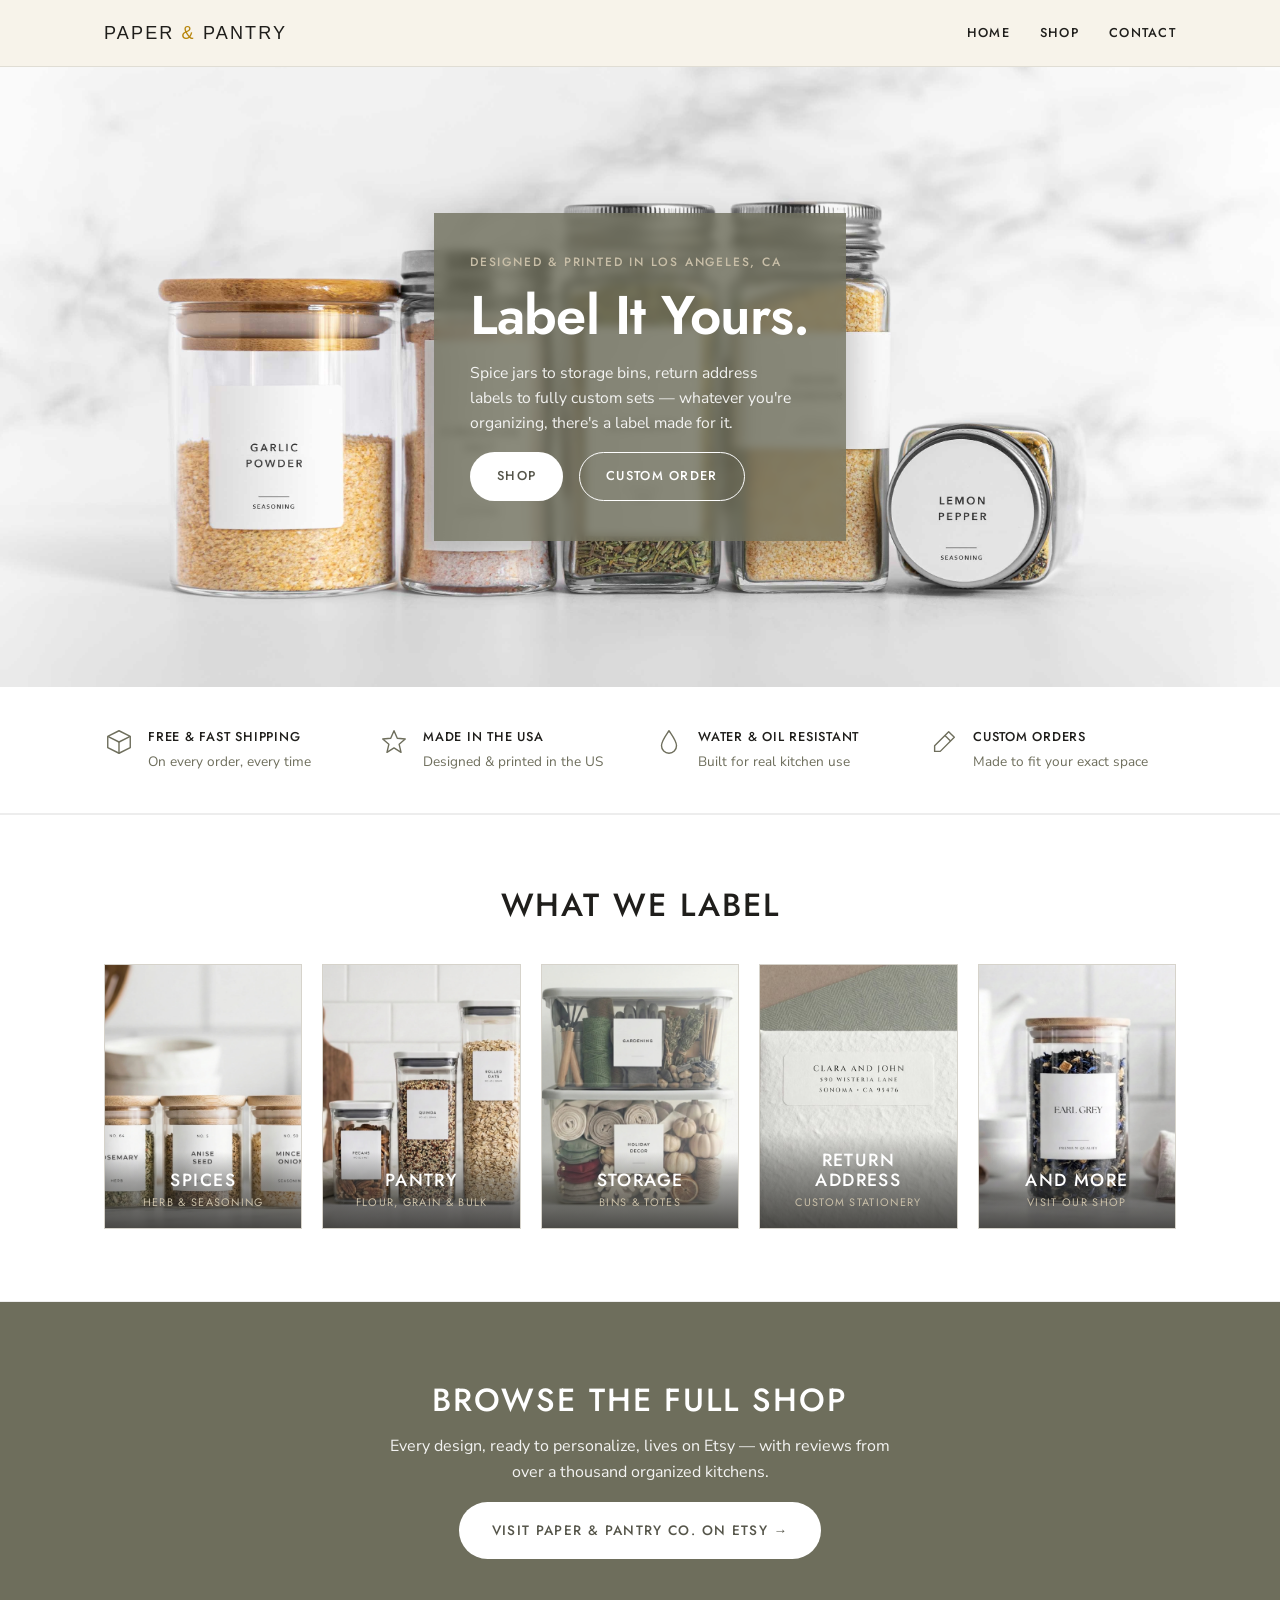
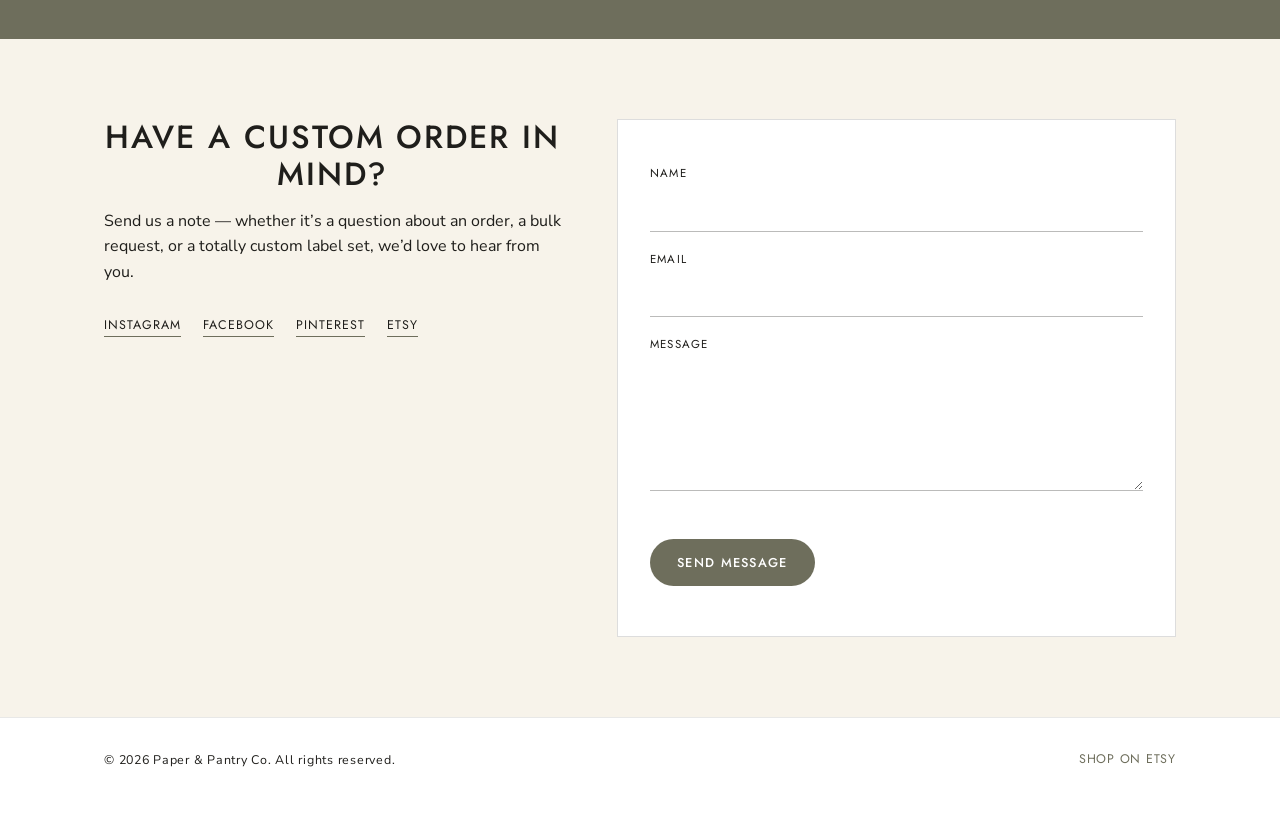
==== index.html @ 9eebe773 "Add files via upload" ====
<!DOCTYPE html>
<html lang="en">
<head>
<meta charset="UTF-8">
<meta name="viewport" content="width=device-width, initial-scale=1.0">
<title>Paper &amp; Pantry Co. | Custom Pantry &amp; Kitchen Labels</title>
<meta name="description" content="Handmade, customizable labels for pantry jars, spice tins, and kitchen organization — designed and printed in California. Shop the full collection on Etsy.">
<link rel="icon" href="images/logo.png" type="image/png">
<link rel="preconnect" href="https://fonts.googleapis.com">
<link rel="preconnect" href="https://fonts.gstatic.com" crossorigin>
<link href="https://fonts.googleapis.com/css2?family=Jost:wght@400;500;600&family=Nunito+Sans:wght@400;600;700&display=swap" rel="stylesheet">
<link rel="stylesheet" href="css/style.css">
</head>
<body>

<header class="site-header" id="top">
  <div class="wrap header-inner">
    <a href="#top" class="logo">
      <img src="images/logo.svg" alt="Paper &amp; Pantry Co." height="34">
    </a>
    <button class="nav-toggle" id="navToggle" aria-label="Toggle navigation" aria-expanded="false">
      <span></span><span></span><span></span>
    </button>
    <nav class="site-nav" id="siteNav">
      <a href="#top">Home</a>
      <a href="#shop">Shop</a>
      <a href="#contact">Contact</a>
    </nav>
  </div>
</header>

<main>

  <section class="hero">
    <img class="hero-photo" src="images/hero/hero-final.jpg" alt="Paper and Pantry Co. custom spice jar labels on a kitchen counter">
    <div class="wrap">
      <div class="hero-card">
        <p class="eyebrow">Designed &amp; Printed in Los Angeles, CA</p>
        <h1>Label It Yours.</h1>
        <p class="hero-blurb">Spice jars to storage bins, return address labels to fully custom sets — whatever you're organizing, there's a label made for it.</p>
        <div class="hero-actions">
          <a href="https://www.etsy.com/shop/PaperAndPantryCo" target="_blank" rel="noopener" class="btn btn-primary">Shop</a>
          <a href="#contact" class="btn btn-ghost">Custom Order</a>
        </div>
      </div>
    </div>
  </section>

  <section class="trust-bar">
    <div class="wrap trust-grid">
      <div class="trust-item">
        <svg class="trust-icon" viewBox="0 0 32 32" aria-hidden="true"><path d="M4 10l12-6 12 6-12 6-12-6z" fill="none" stroke="currentColor" stroke-width="1.5" stroke-linejoin="round"/><path d="M4 10v12l12 6 12-6V10" fill="none" stroke="currentColor" stroke-width="1.5" stroke-linejoin="round"/><path d="M16 16v12" stroke="currentColor" stroke-width="1.5"/></svg>
        <div class="trust-text">
          <p class="trust-title">Free &amp; Fast Shipping</p>
          <p class="trust-sub">On every order, every time</p>
        </div>
      </div>
      <div class="trust-item">
        <svg class="trust-icon" viewBox="0 0 32 32" aria-hidden="true"><path d="M16 4l3.5 8 8.5.8-6.5 5.7 2 8.5-7.5-4.7-7.5 4.7 2-8.5-6.5-5.7 8.5-.8z" fill="none" stroke="currentColor" stroke-width="1.5" stroke-linejoin="round"/></svg>
        <div class="trust-text">
          <p class="trust-title">Made in the USA</p>
          <p class="trust-sub">Designed &amp; printed in the US</p>
        </div>
      </div>
      <div class="trust-item">
        <svg class="trust-icon" viewBox="0 0 32 32" aria-hidden="true"><path d="M16 4c4 6 8 11 8 16a8 8 0 0 1-16 0c0-5 4-10 8-16z" fill="none" stroke="currentColor" stroke-width="1.5" stroke-linejoin="round"/></svg>
        <div class="trust-text">
          <p class="trust-title">Water &amp; Oil Resistant</p>
          <p class="trust-sub">Built for real kitchen use</p>
        </div>
      </div>
      <div class="trust-item">
        <svg class="trust-icon" viewBox="0 0 32 32" aria-hidden="true"><path d="M21 5l6 6-15 15H6v-6z" fill="none" stroke="currentColor" stroke-width="1.5" stroke-linejoin="round"/><path d="M17 9l6 6" stroke="currentColor" stroke-width="1.5"/></svg>
        <div class="trust-text">
          <p class="trust-title">Custom Orders</p>
          <p class="trust-sub">Made to fit your exact space</p>
        </div>
      </div>
    </div>
  </section>

  <section class="categories" id="categories">
    <div class="wrap">
      <h2>What we label</h2>
      <div class="card-grid">
        <a class="card" href="https://www.etsy.com/shop/PaperAndPantryCo?section_id=57078378" target="_blank" rel="noopener">
          <img class="card-img" src="images/spices.jpeg" alt="Spice jar labels">
          <div class="card-body">
            <h3>Spices</h3>
            <p class="card-sub">Herb &amp; Seasoning</p>
          </div>
        </a>
        <a class="card" href="https://www.etsy.com/shop/PaperAndPantryCo?section_id=57092569" target="_blank" rel="noopener">
          <img class="card-img" src="images/pantry.jpeg" alt="Pantry container labels">
          <div class="card-body">
            <h3>Pantry</h3>
            <p class="card-sub">Flour, Grain &amp; Bulk</p>
          </div>
        </a>
        <a class="card" href="https://www.etsy.com/shop/PaperAndPantryCo?section_id=56907364" target="_blank" rel="noopener">
          <img class="card-img" src="images/storage.jpeg" alt="Storage bin and tote labels">
          <div class="card-body">
            <h3>Storage</h3>
            <p class="card-sub">Bins &amp; Totes</p>
          </div>
        </a>
        <a class="card" href="https://www.etsy.com/shop/PaperAndPantryCo?section_id=57630256" target="_blank" rel="noopener">
          <img class="card-img" src="images/returnaddress.jpg" alt="Return address labels">
          <div class="card-body">
            <h3>Return Address</h3>
            <p class="card-sub">Custom Stationery</p>
          </div>
        </a>
        <a class="card" href="https://www.etsy.com/shop/PaperAndPantryCo" target="_blank" rel="noopener">
          <img class="card-img" src="images/andmore.jpeg" alt="Browse the full Paper and Pantry Co Etsy shop">
          <div class="card-body">
            <h3>And More</h3>
            <p class="card-sub">Visit Our Shop</p>
          </div>
        </a>
      </div>
    </div>
  </section>

  <section class="shop-cta" id="shop">
    <div class="wrap shop-cta-inner">
      <h2>Browse the full shop</h2>
      <p>Every design, ready to personalize, lives on Etsy — with reviews from over a thousand organized kitchens.</p>
      <a href="https://www.etsy.com/shop/PaperAndPantryCo" target="_blank" rel="noopener" class="btn btn-primary btn-large">Visit Paper &amp; Pantry Co. on Etsy →</a>
    </div>
  </section>

  <section class="contact" id="contact">
    <div class="wrap contact-inner">
      <div class="contact-copy">
        <h2>Have a custom order in mind?</h2>
        <p>Send us a note — whether it&rsquo;s a question about an order, a bulk request, or a totally custom label set, we&rsquo;d love to hear from you.</p>
        <ul class="social-list">
          <li><a href="https://www.instagram.com/paperandpantryco" target="_blank" rel="noopener">Instagram</a></li>
          <li><a href="https://www.facebook.com/profile.php?id=61586157174145" target="_blank" rel="noopener">Facebook</a></li>
          <li><a href="https://pin.it/4YN4CXof5" target="_blank" rel="noopener">Pinterest</a></li>
          <li><a href="https://www.etsy.com/shop/PaperAndPantryCo" target="_blank" rel="noopener">Etsy</a></li>
        </ul>
      </div>
      <form class="contact-form" id="contactForm" action="https://formspree.io/f/xgavyqgk" method="POST">
        <label for="name">Name</label>
        <input type="text" id="name" name="name" required>

        <label for="email">Email</label>
        <input type="email" id="email" name="_replyto" required>

        <label for="message">Message</label>
        <textarea id="message" name="message" rows="5" required></textarea>

        <input type="text" name="_gotcha" style="display:none" tabindex="-1" autocomplete="off">

        <div class="g-recaptcha" data-sitekey="6Ldz-cstAAAAALZBgS5cYZugPzz_KOFWWn-vgvyH"></div>

        <button type="submit" class="btn btn-primary">Send message</button>
        <p class="form-note" id="formNote"></p>
      </form>
    </div>
  </section>

</main>

<footer class="site-footer">
  <div class="wrap footer-inner">
    <p>&copy; <span id="year"></span> Paper &amp; Pantry Co. All rights reserved.</p>
    <a href="https://www.etsy.com/shop/PaperAndPantryCo" target="_blank" rel="noopener">Shop on Etsy</a>
  </div>
</footer>

<script src="https://www.google.com/recaptcha/api.js" async defer></script>
<script src="js/script.js"></script>
</body>
</html>
---- css/style.css ----
:root {
  --cream: #F7F3EA;
  --white: #FFFFFF;
  --ink: #1F1E1B;
  --olive: #6E6E5C;
  --olive-dark: #55554A;
  --stone: #C9BFA8;
  --max-width: 1120px;
  --heading: 'Jost', sans-serif;
  --sans: 'Nunito Sans', sans-serif;
}

* { box-sizing: border-box; }

html { scroll-behavior: smooth; }

body {
  margin: 0;
  font-family: var(--sans);
  color: var(--ink);
  background: var(--cream);
  line-height: 1.6;
}

img { max-width: 100%; display: block; }

.wrap {
  max-width: var(--max-width);
  margin: 0 auto;
  padding: 0 24px;
}

h1, h2, h3 {
  font-family: var(--heading);
  font-weight: 500;
  line-height: 1.15;
  letter-spacing: 0.02em;
  text-transform: uppercase;
  margin: 0 0 16px;
}

h1 { font-size: clamp(1.9rem, 7vw, 3.4rem); font-weight: 600; letter-spacing: -0.01em; line-height: 1.08; text-transform: none; white-space: nowrap; }
h2 { font-size: clamp(1.5rem, 2.6vw, 2rem); text-align: center; letter-spacing: 0.06em; }
h3 { font-size: 1.1rem; margin-bottom: 4px; letter-spacing: 0.08em; }

p { margin: 0 0 16px; }

a { color: var(--olive); }

/* Header */
.site-header {
  position: sticky;
  top: 0;
  z-index: 50;
  background: rgba(247, 243, 234, 0.94);
  backdrop-filter: blur(6px);
  border-bottom: 1px solid rgba(31,30,27,0.1);
}

.header-inner {
  display: flex;
  align-items: center;
  justify-content: space-between;
  padding-top: 16px;
  padding-bottom: 16px;
}

.logo img { height: 34px; }

.site-nav {
  display: flex;
  align-items: center;
  gap: 30px;
}

.site-nav a {
  text-decoration: none;
  color: var(--ink);
  font-family: var(--heading);
  font-weight: 500;
  font-size: 0.8rem;
  letter-spacing: 0.1em;
  text-transform: uppercase;
}

.site-nav a:hover { color: var(--olive); }

.nav-toggle {
  display: none;
  flex-direction: column;
  gap: 5px;
  background: none;
  border: none;
  cursor: pointer;
  padding: 6px;
}

.nav-toggle span {
  width: 24px;
  height: 1.5px;
  background: var(--ink);
}

/* Buttons */
.btn {
  display: inline-block;
  padding: 13px 26px;
  border-radius: 999px;
  font-family: var(--heading);
  font-weight: 500;
  text-decoration: none;
  font-size: 0.8rem;
  letter-spacing: 0.1em;
  text-transform: uppercase;
  border: 1px solid transparent;
  cursor: pointer;
  transition: transform 0.15s ease, background 0.15s ease, color 0.15s ease;
}

.btn:hover { transform: translateY(-1px); }

.btn-primary {
  background: var(--olive);
  color: var(--white);
}

.btn-primary:hover { background: var(--olive-dark); }

.btn-ghost {
  background: transparent;
  border-color: var(--ink);
  color: var(--ink);
}

.btn-ghost:hover { background: var(--ink); color: var(--cream); }

.btn-small { padding: 9px 18px; font-size: 0.72rem; }
.btn-large { padding: 17px 32px; font-size: 0.85rem; }

/* Hero */
.hero {
  position: relative;
  min-height: 620px;
  display: flex;
  align-items: center;
  overflow: hidden;
}

.hero-photo {
  position: absolute;
  inset: 0;
  width: 100%;
  height: 100%;
  object-fit: cover;
  object-position: center 60%;
}

.hero .wrap { position: relative; z-index: 2; }

.hero-card {
  background: rgba(110, 110, 92, 0.8);
  backdrop-filter: blur(4px);
  -webkit-backdrop-filter: blur(4px);
  color: var(--white);
  box-shadow: 0 16px 40px rgba(31,30,27,0.28);
  padding: 40px 36px;
  max-width: 440px;
}

.hero-card h1 { color: var(--white); }

.hero-card .btn-primary { background: var(--white); color: var(--olive-dark); }
.hero-card .btn-primary:hover { background: var(--cream); }

.hero-card .btn-ghost { border-color: var(--white); color: var(--white); }
.hero-card .btn-ghost:hover { background: var(--white); color: var(--ink); }

.eyebrow {
  font-family: var(--heading);
  text-transform: uppercase;
  letter-spacing: 0.15em;
  font-size: 0.75rem;
  font-weight: 500;
  color: var(--olive);
  margin-bottom: 14px;
}

.hero-card .eyebrow { color: var(--stone); }

.eyebrow.center { text-align: center; }

.hero-blurb {
  font-size: 0.98rem;
  color: rgba(255,255,255,0.9);
  max-width: 36ch;
}

.hero-actions {
  display: flex;
  gap: 16px;
  flex-wrap: wrap;
  margin-top: 12px;
}

@media (max-width: 640px) {
  .hero { min-height: 560px; }
  .hero-card { padding: 28px 24px; max-width: none; }
}

/* Trust bar */
.trust-bar {
  background: var(--white);
  padding: 40px 0;
  border-bottom: 1px solid rgba(31,30,27,0.08);
}

.trust-grid {
  display: grid;
  grid-template-columns: repeat(4, 1fr);
  gap: 28px;
}

.trust-item {
  display: flex;
  align-items: flex-start;
  gap: 14px;
}

.trust-icon {
  width: 30px;
  height: 30px;
  flex-shrink: 0;
  color: var(--olive);
}

.trust-title {
  font-family: var(--heading);
  font-size: 0.8rem;
  font-weight: 500;
  letter-spacing: 0.06em;
  text-transform: uppercase;
  margin: 0 0 4px;
}

.trust-sub {
  font-size: 0.85rem;
  color: var(--olive);
  margin: 0;
}

@media (max-width: 860px) {
  .trust-grid { grid-template-columns: repeat(2, 1fr); }
}

@media (max-width: 480px) {
  .trust-grid { grid-template-columns: 1fr; }
}

/* Categories */
.categories { background: var(--white); padding: 72px 0; border-top: 1px solid rgba(31,30,27,0.08); border-bottom: 1px solid rgba(31,30,27,0.08); }

.card-grid {
  display: grid;
  grid-template-columns: repeat(auto-fit, minmax(190px, 1fr));
  gap: 20px;
  margin-top: 40px;
}

.card {
  display: block;
  position: relative;
  background: var(--cream);
  border: 1px solid rgba(31,30,27,0.15);
  text-decoration: none;
  color: var(--ink);
  overflow: hidden;
  aspect-ratio: 3 / 4;
}

.card-img {
  width: 100%;
  height: 100%;
  object-fit: cover;
  transition: transform 0.3s ease;
}

.card:hover .card-img { transform: scale(1.04); }

.card-body {
  position: absolute;
  left: 0;
  right: 0;
  bottom: 0;
  padding: 18px 16px 16px;
  text-align: center;
  background: linear-gradient(to top, rgba(31,30,27,0.78) 0%, rgba(31,30,27,0.4) 60%, transparent 100%);
}

.card-body h3 { color: var(--white); margin-bottom: 4px; }

.card-sub {
  font-family: var(--heading);
  font-size: 0.68rem;
  letter-spacing: 0.12em;
  text-transform: uppercase;
  color: var(--stone);
  margin: 0;
}

/* Shop CTA */
.shop-cta {
  padding: 80px 0;
  text-align: center;
  background: var(--olive);
  color: var(--white);
}

.shop-cta h2 { color: var(--white); }
.shop-cta p { max-width: 50ch; margin-left: auto; margin-right: auto; opacity: 0.92; }
.shop-cta .btn-primary { background: var(--white); color: var(--olive-dark); }
.shop-cta .btn-primary:hover { background: var(--cream); }

/* Contact */
.contact { padding: 80px 0; }

.contact-inner {
  display: grid;
  grid-template-columns: 0.9fr 1.1fr;
  gap: 56px;
}

.social-list {
  list-style: none;
  padding: 0;
  display: flex;
  gap: 22px;
  flex-wrap: wrap;
  margin-top: 26px;
}

.social-list a {
  text-decoration: none;
  font-family: var(--heading);
  font-size: 0.78rem;
  letter-spacing: 0.08em;
  text-transform: uppercase;
  color: var(--ink);
  border-bottom: 1px solid var(--olive);
  padding-bottom: 2px;
}

.social-list a:hover { color: var(--olive); }

.contact-form {
  display: flex;
  flex-direction: column;
  gap: 6px;
  background: var(--white);
  border: 1px solid rgba(31,30,27,0.15);
  padding: 32px;
}

.contact-form label {
  font-family: var(--heading);
  font-size: 0.72rem;
  letter-spacing: 0.1em;
  text-transform: uppercase;
  margin-top: 12px;
}

.contact-form input,
.contact-form textarea {
  font-family: var(--sans);
  font-size: 1rem;
  padding: 10px 2px;
  border-radius: 0;
  border: none;
  border-bottom: 1px solid rgba(31,30,27,0.3);
  background: transparent;
  color: var(--ink);
}

.contact-form input:focus,
.contact-form textarea:focus {
  outline: none;
  border-bottom-color: var(--olive);
}

.g-recaptcha { margin-top: 16px; }

.contact-form button { margin-top: 20px; align-self: flex-start; }

.form-note { font-size: 0.85rem; margin-top: 12px; margin-bottom: 0; }

/* Footer */
.site-footer { padding: 32px 0; border-top: 1px solid rgba(31,30,27,0.1); background: var(--white); }

.footer-inner {
  display: flex;
  justify-content: space-between;
  flex-wrap: wrap;
  gap: 12px;
  font-size: 0.78rem;
  letter-spacing: 0.06em;
}

.footer-inner a { text-decoration: none; font-family: var(--heading); text-transform: uppercase; }

/* Responsive */
@media (max-width: 860px) {
  .contact-inner { grid-template-columns: 1fr; }
}

@media (max-width: 640px) {
  .nav-toggle { display: flex; }
  .site-nav {
    position: absolute;
    top: 100%;
    left: 0;
    right: 0;
    background: var(--cream);
    flex-direction: column;
    align-items: flex-start;
    gap: 0;
    padding: 8px 24px 20px;
    border-bottom: 1px solid rgba(31,30,27,0.1);
    display: none;
  }
  .site-nav.open { display: flex; }
  .site-nav a { padding: 12px 0; width: 100%; }
  .card-grid { grid-template-columns: 1fr; }
}
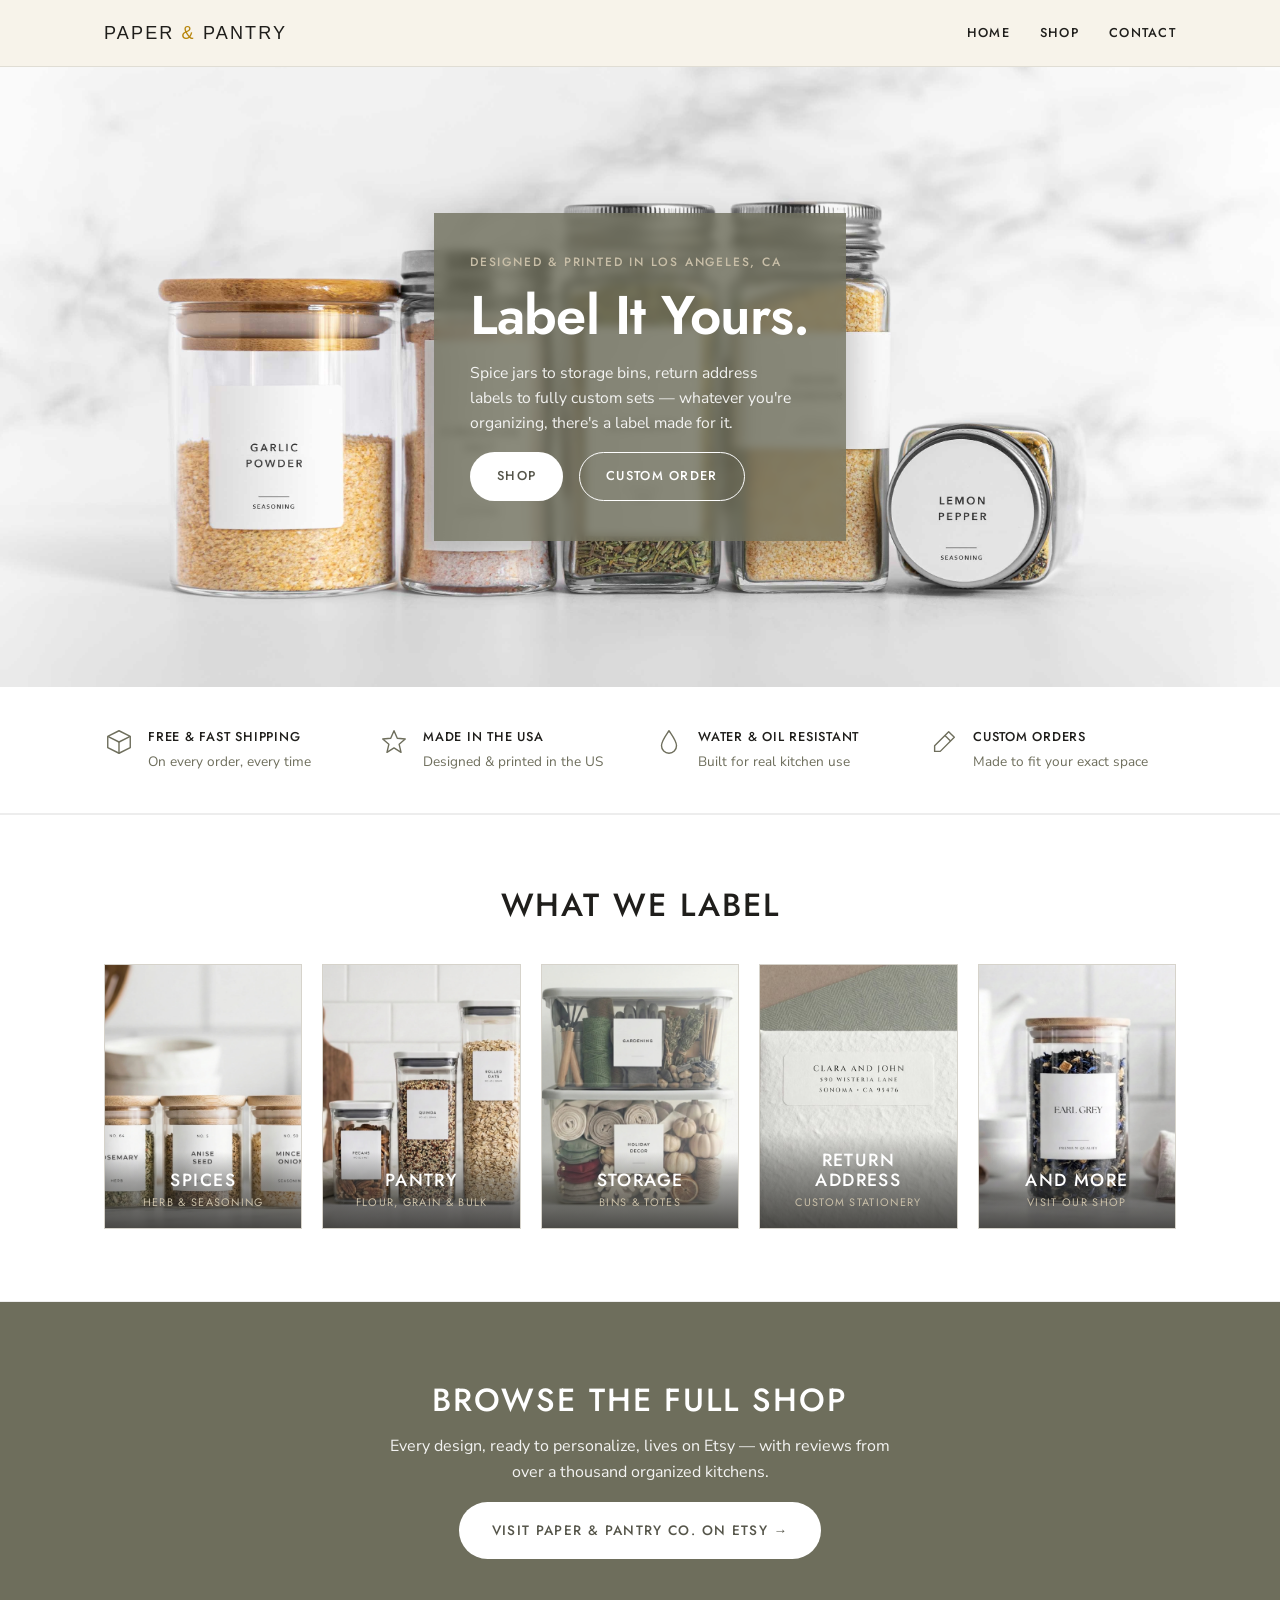
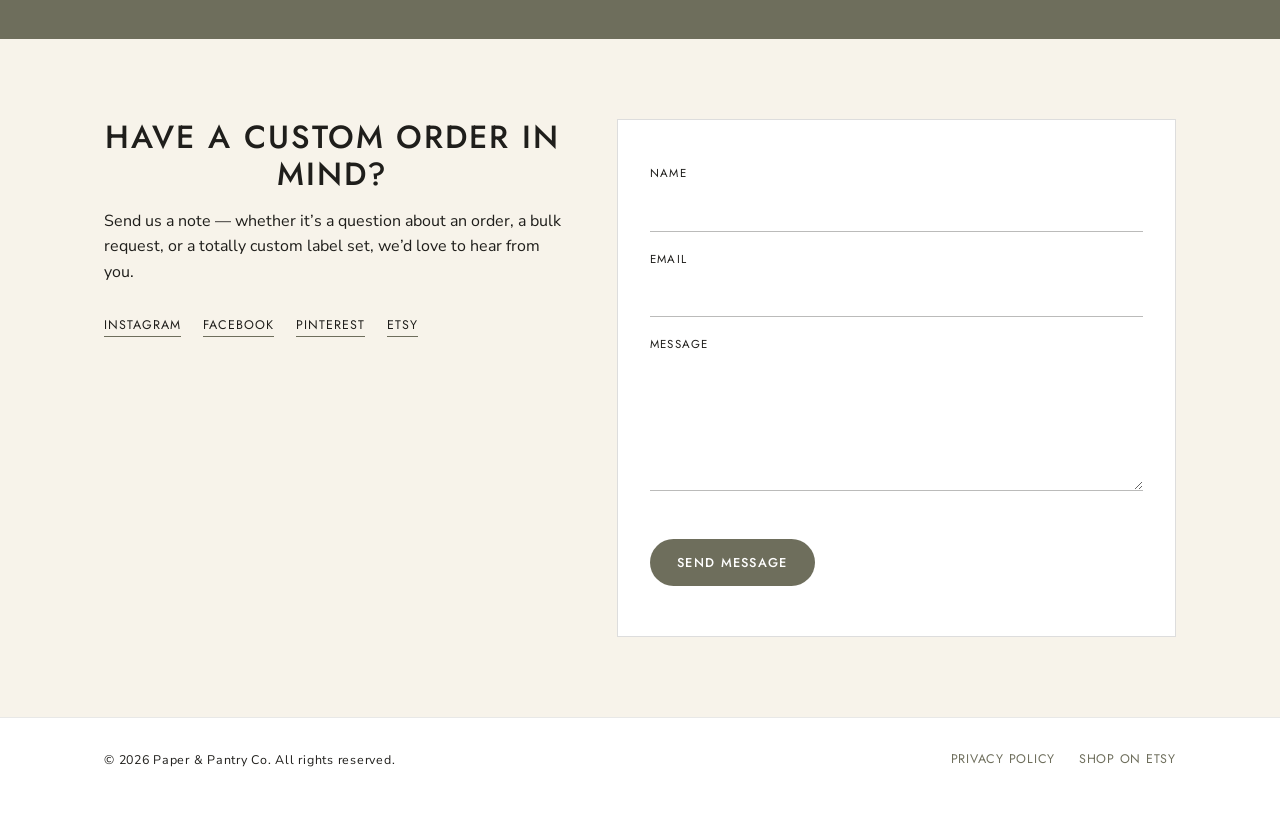
==== commit 569ddb1e: "Add files via upload" ====
--- a/index.html
+++ b/index.html
@@ -154,7 +154,7 @@
 
         <input type="text" name="_gotcha" style="display:none" tabindex="-1" autocomplete="off">
 
-        <div class="g-recaptcha" data-sitekey="6Ldz-cstAAAAALZBgS5cYZugPzz_KOFWWn-vgvyH"></div>
+        <div class="g-recaptcha" data-sitekey="6LeRYeotAAAAAJ90A8R-7ewfU7djWGBK6kMekA5Y"></div>
 
         <button type="submit" class="btn btn-primary">Send message</button>
         <p class="form-note" id="formNote"></p>
@@ -167,11 +167,15 @@
 <footer class="site-footer">
   <div class="wrap footer-inner">
     <p>&copy; <span id="year"></span> Paper &amp; Pantry Co. All rights reserved.</p>
-    <a href="https://www.etsy.com/shop/PaperAndPantryCo" target="_blank" rel="noopener">Shop on Etsy</a>
+    <div class="footer-links">
+      <a href="/privacy-policy">Privacy Policy</a>
+      <a href="https://www.etsy.com/shop/PaperAndPantryCo" target="_blank" rel="noopener">Shop on Etsy</a>
+    </div>
   </div>
 </footer>
 
 <script src="https://www.google.com/recaptcha/api.js" async defer></script>
 <script src="js/script.js"></script>
+<!-- Cloudflare Web Analytics --><script type='module' src='https://static.cloudflareinsights.com/beacon.min.js' data-cf-beacon='{"token": "b6e35c9b751147b7b90897d786209f71"}'></script><!-- End Cloudflare Web Analytics -->
 </body>
 </html>
--- a/css/style.css
+++ b/css/style.css
@@ -405,6 +405,16 @@
 }
 
 .footer-inner a { text-decoration: none; font-family: var(--heading); text-transform: uppercase; }
+
+.footer-links { display: flex; gap: 24px; flex-wrap: wrap; }
+
+/* Policy page */
+.policy { max-width: 760px; padding-top: 56px; padding-bottom: 72px; }
+.policy h1 { margin-bottom: 8px; }
+.policy h2 { text-align: left; font-size: 1.1rem; margin: 36px 0 10px; }
+.policy p { font-size: 1rem; }
+.policy a { color: var(--olive-dark); }
+.policy-meta { color: var(--olive); font-size: 0.9rem; margin-bottom: 8px; }
 
 /* Responsive */
 @media (max-width: 860px) {
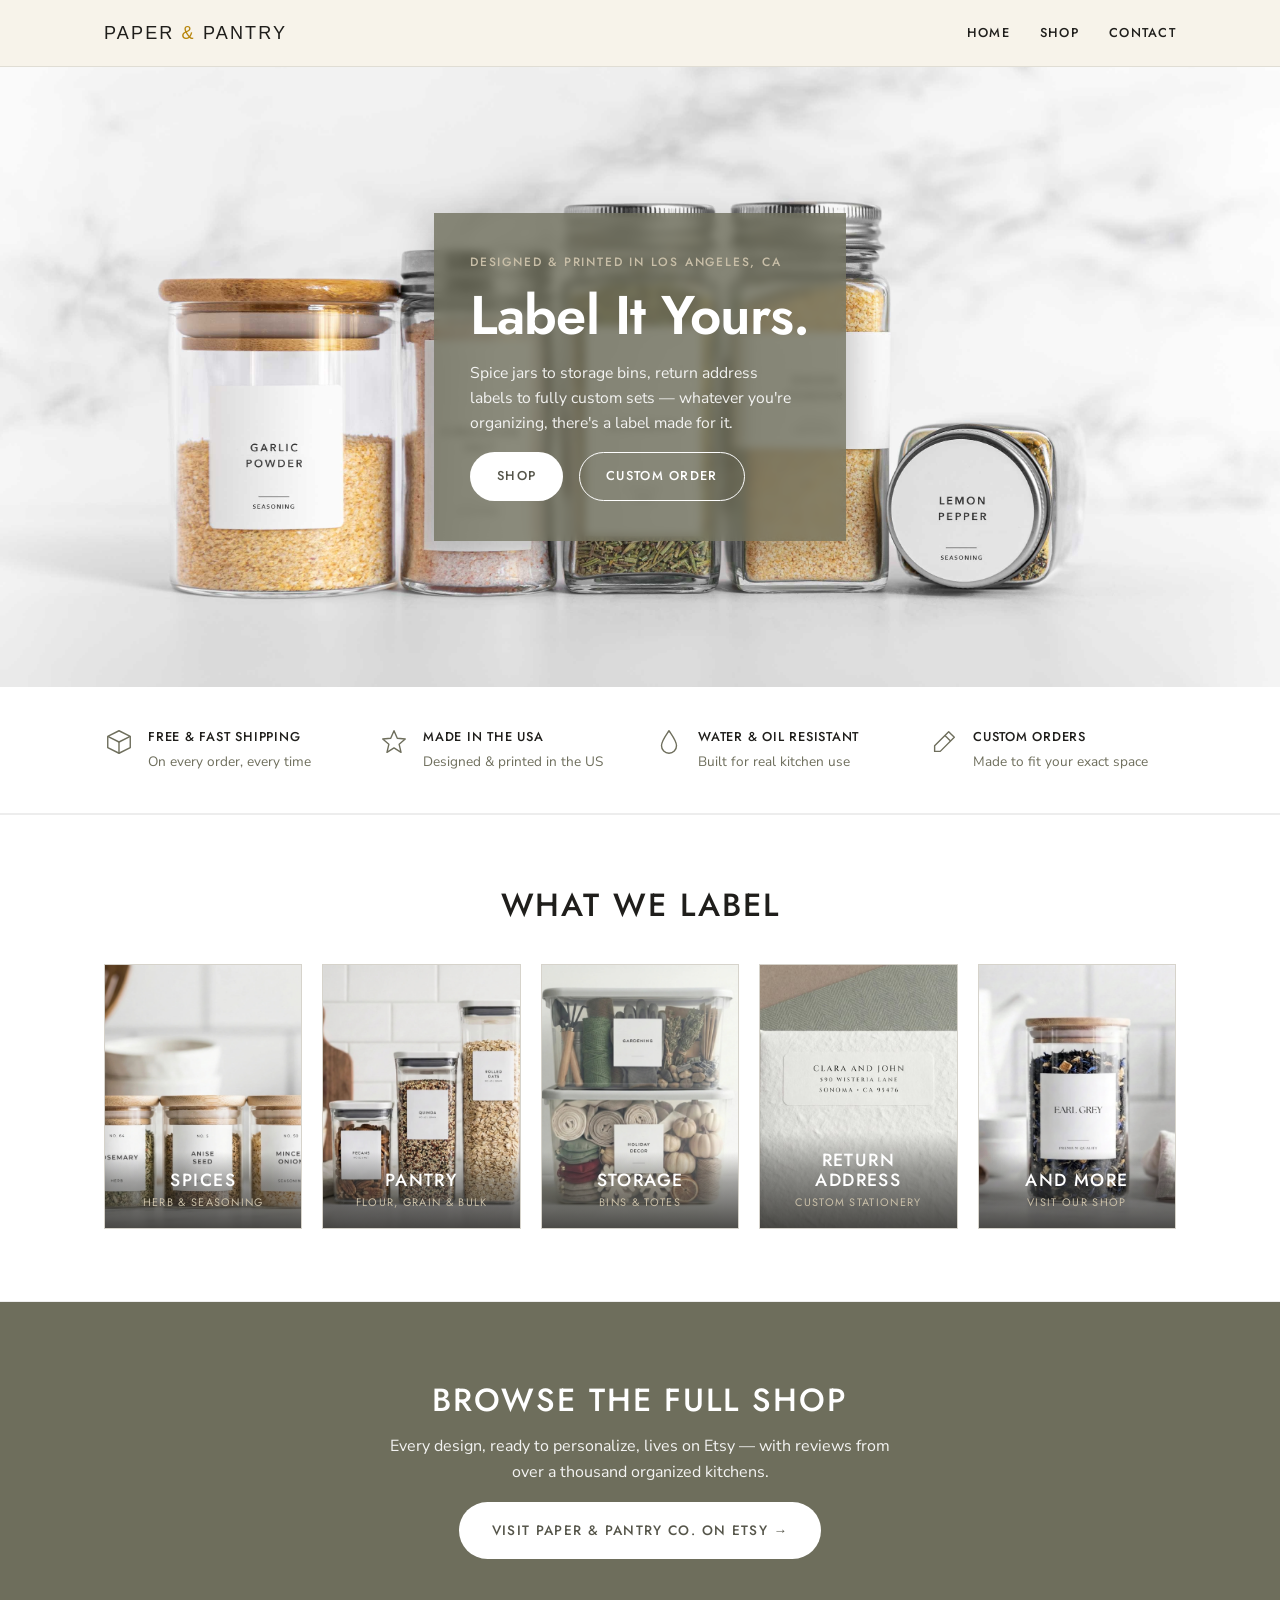
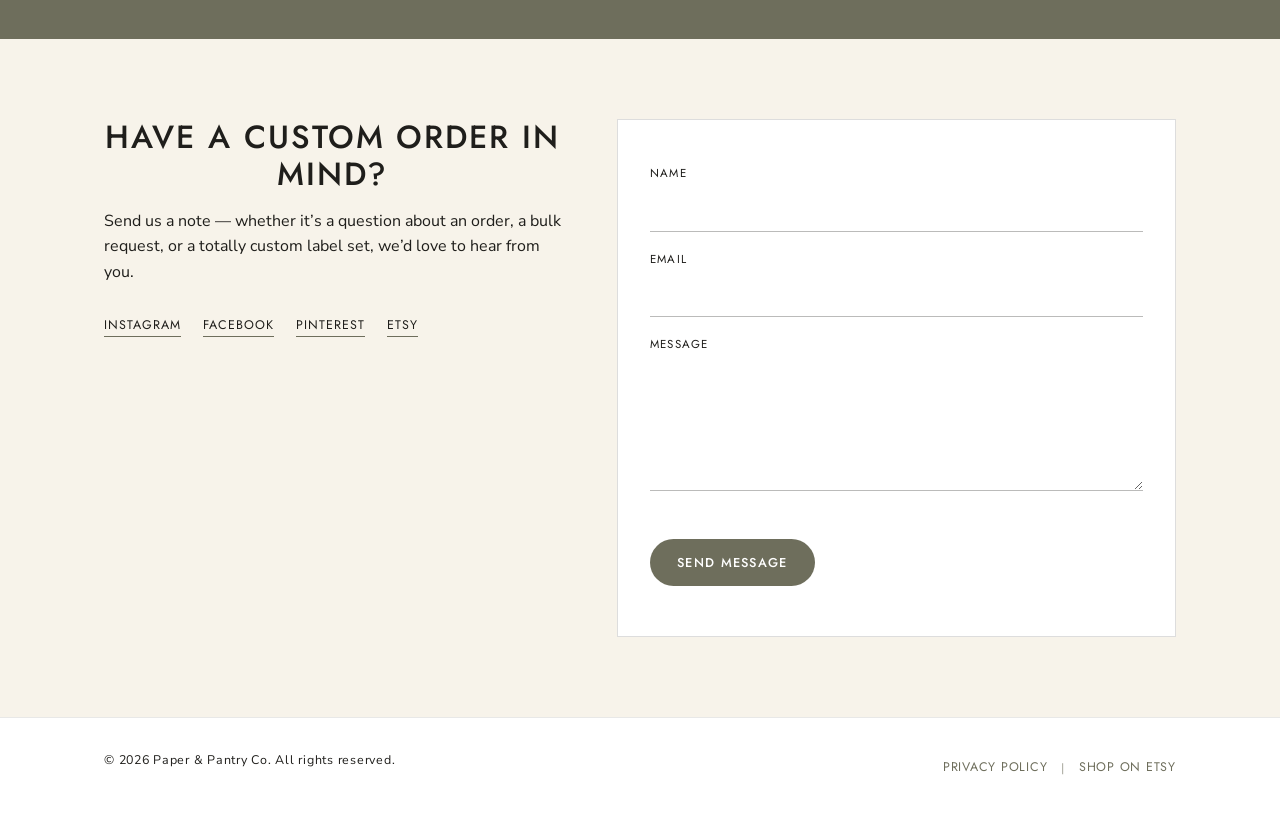
==== commit 7d2a4724: "Add files via upload" ====
--- a/index.html
+++ b/index.html
@@ -169,6 +169,7 @@
     <p>&copy; <span id="year"></span> Paper &amp; Pantry Co. All rights reserved.</p>
     <div class="footer-links">
       <a href="/privacy-policy">Privacy Policy</a>
+      <span class="footer-sep" aria-hidden="true">|</span>
       <a href="https://www.etsy.com/shop/PaperAndPantryCo" target="_blank" rel="noopener">Shop on Etsy</a>
     </div>
   </div>
--- a/css/style.css
+++ b/css/style.css
@@ -406,7 +406,8 @@
 
 .footer-inner a { text-decoration: none; font-family: var(--heading); text-transform: uppercase; }
 
-.footer-links { display: flex; gap: 24px; flex-wrap: wrap; }
+.footer-links { display: flex; gap: 14px; flex-wrap: wrap; align-items: center; }
+.footer-sep { color: var(--olive); opacity: 0.6; }
 
 /* Policy page */
 .policy { max-width: 760px; padding-top: 56px; padding-bottom: 72px; }
